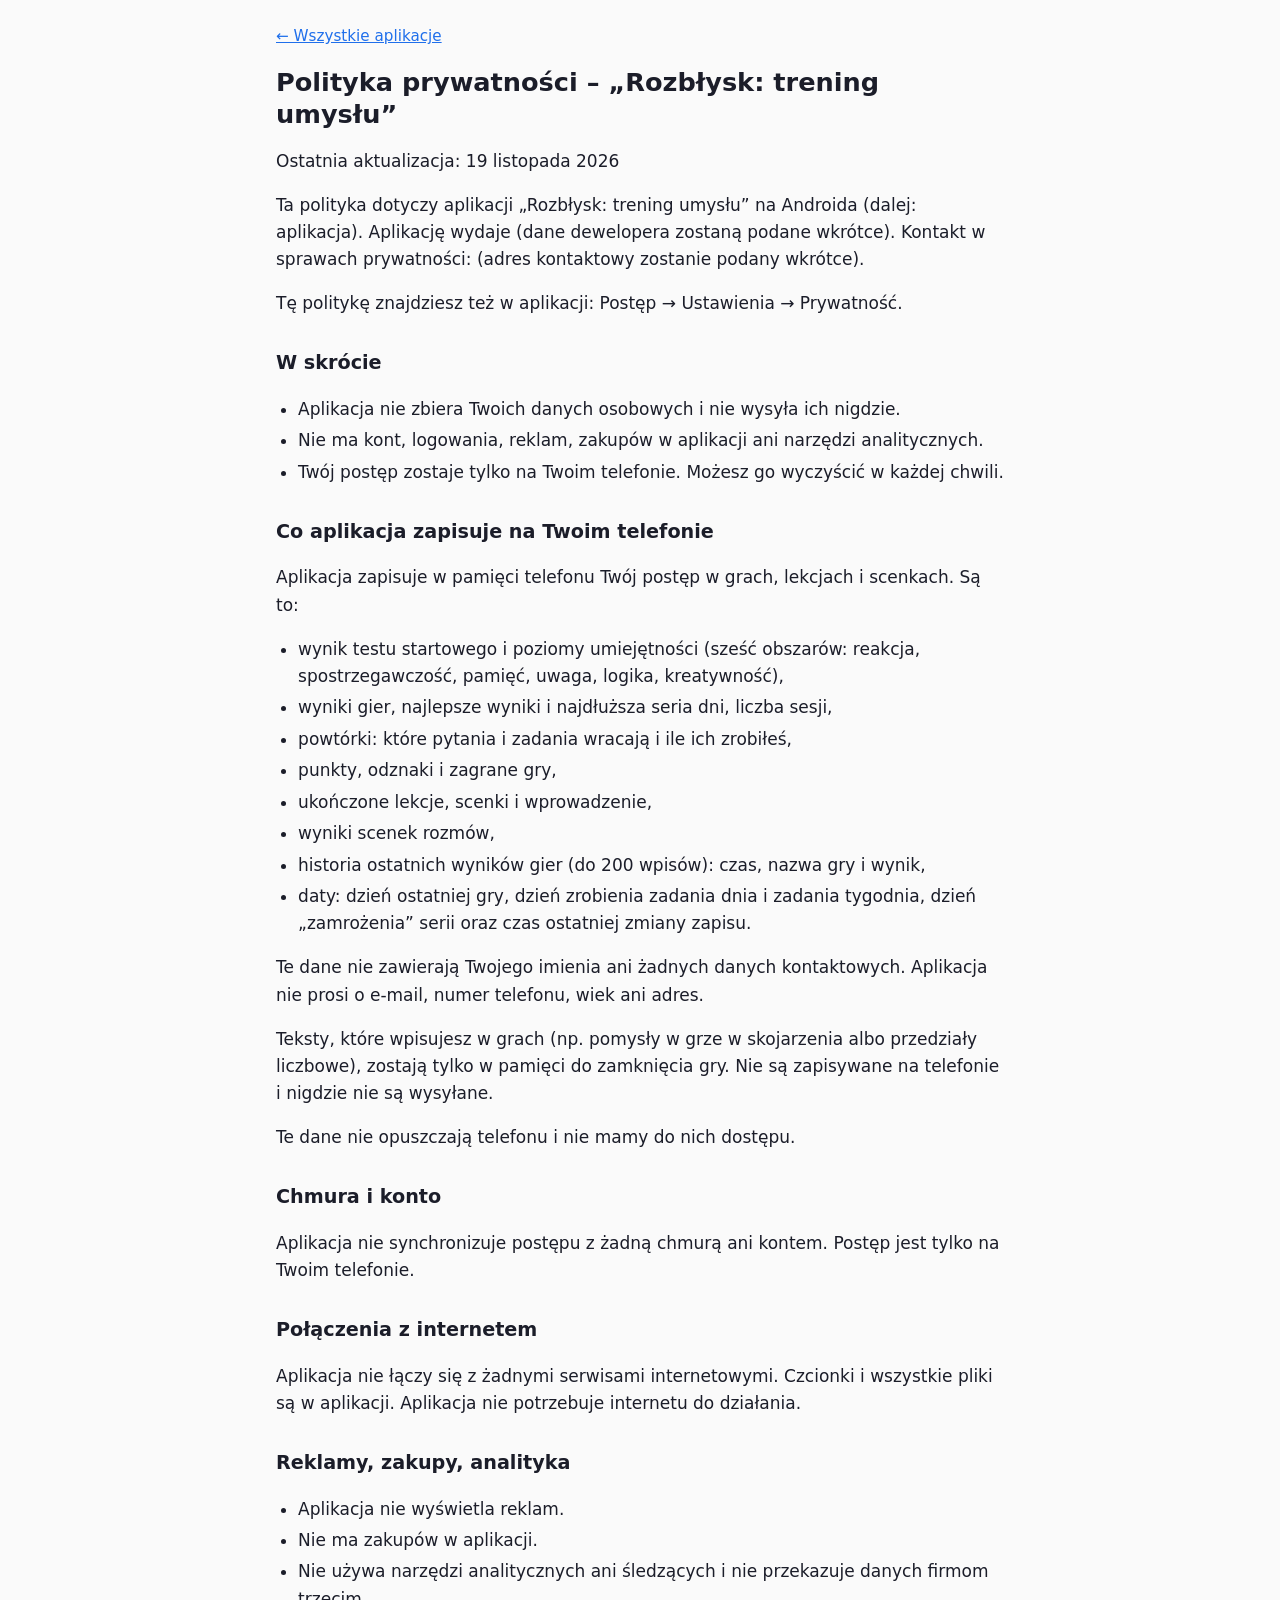
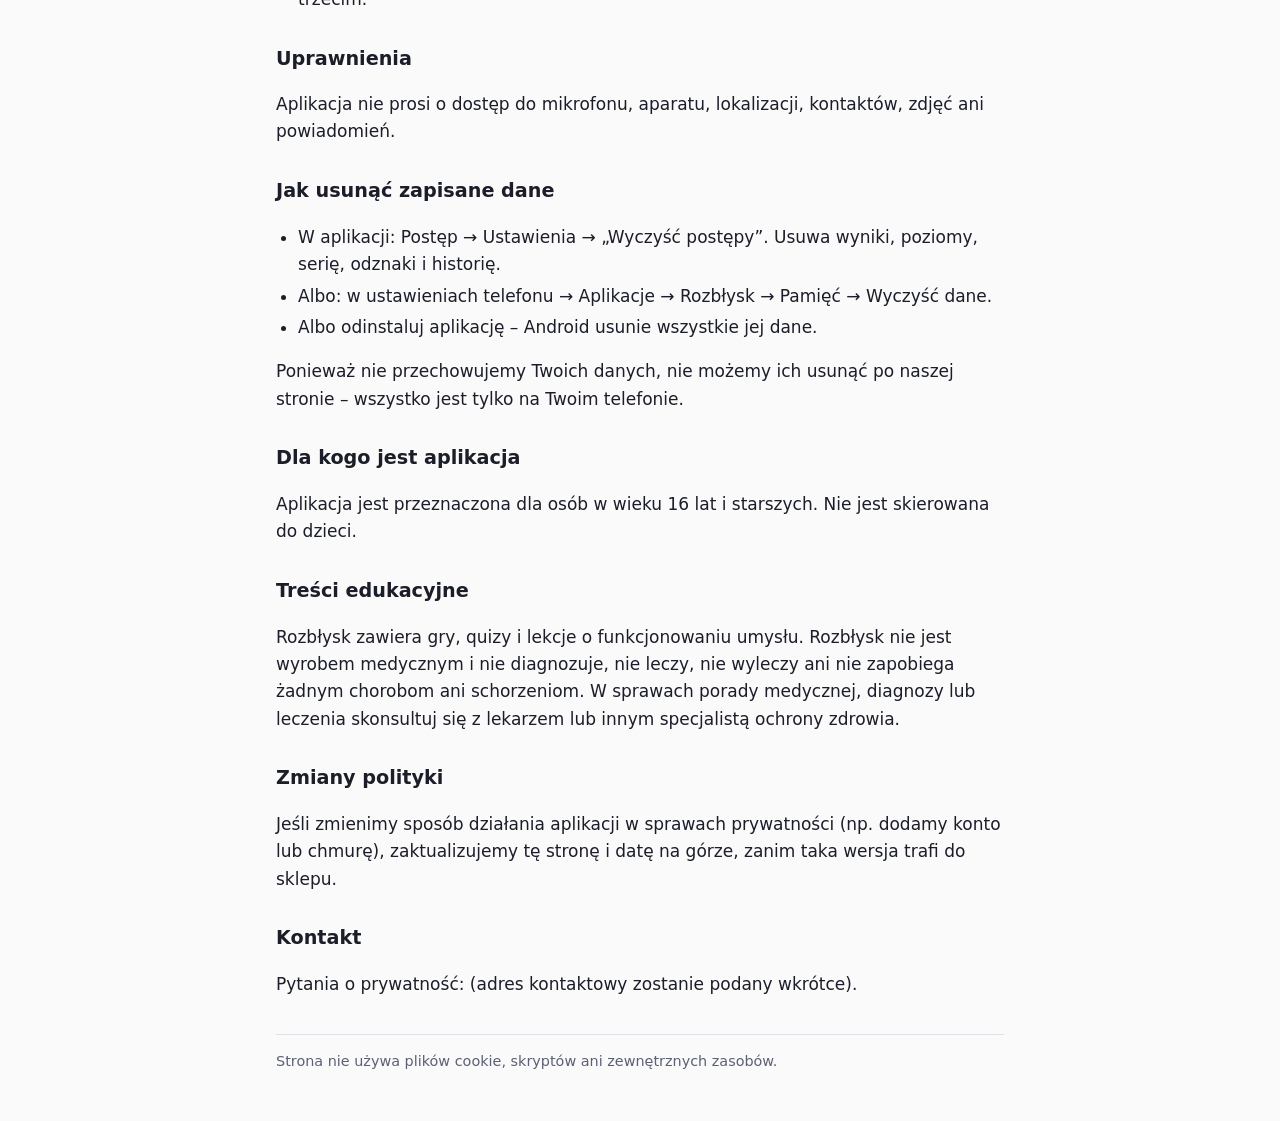
==== rozblysk/index.html @ 30ebf543 "Polityki prywatności aplikacji i test mowy Co-authored-by: OpenBot <335604065+openbotgit[bot]@users." ====
<!doctype html>
<html lang="pl">
<head>
<meta charset="utf-8">
<meta name="viewport" content="width=device-width, initial-scale=1">
<meta http-equiv="Content-Security-Policy" content="default-src 'none'; style-src 'self'; img-src 'self'; base-uri 'none'; form-action 'none'">
<meta name="referrer" content="no-referrer">
<title>Polityka prywatności – Rozbłysk: trening umysłu</title>
<link rel="stylesheet" href="../style.css">
</head>
<body>
<nav><a href="../">← Wszystkie aplikacje</a></nav>
<h1>Polityka prywatności – „Rozbłysk: trening umysłu”</h1>
<p>Ostatnia aktualizacja: 19 listopada 2026</p>
<p>Ta polityka dotyczy aplikacji „Rozbłysk: trening umysłu” na Androida (dalej: aplikacja). Aplikację wydaje (dane dewelopera zostaną podane wkrótce). Kontakt w sprawach prywatności: (adres kontaktowy zostanie podany wkrótce).</p>
<p>Tę politykę znajdziesz też w aplikacji: Postęp → Ustawienia → Prywatność.</p>
<h2>W skrócie</h2>
<ul><li>Aplikacja nie zbiera Twoich danych osobowych i nie wysyła ich nigdzie.</li><li>Nie ma kont, logowania, reklam, zakupów w aplikacji ani narzędzi analitycznych.</li><li>Twój postęp zostaje tylko na Twoim telefonie. Możesz go wyczyścić w każdej chwili.</li></ul>
<h2>Co aplikacja zapisuje na Twoim telefonie</h2>
<p>Aplikacja zapisuje w pamięci telefonu Twój postęp w grach, lekcjach i scenkach. Są to:</p>
<ul><li>wynik testu startowego i poziomy umiejętności (sześć obszarów: reakcja, spostrzegawczość, pamięć, uwaga, logika, kreatywność),</li><li>wyniki gier, najlepsze wyniki i najdłuższa seria dni, liczba sesji,</li><li>powtórki: które pytania i zadania wracają i ile ich zrobiłeś,</li><li>punkty, odznaki i zagrane gry,</li><li>ukończone lekcje, scenki i wprowadzenie,</li><li>wyniki scenek rozmów,</li><li>historia ostatnich wyników gier (do 200 wpisów): czas, nazwa gry i wynik,</li><li>daty: dzień ostatniej gry, dzień zrobienia zadania dnia i zadania tygodnia, dzień „zamrożenia” serii oraz czas ostatniej zmiany zapisu.</li></ul>
<p>Te dane nie zawierają Twojego imienia ani żadnych danych kontaktowych. Aplikacja nie prosi o e-mail, numer telefonu, wiek ani adres.</p>
<p>Teksty, które wpisujesz w grach (np. pomysły w grze w skojarzenia albo przedziały liczbowe), zostają tylko w pamięci do zamknięcia gry. Nie są zapisywane na telefonie i nigdzie nie są wysyłane.</p>
<p>Te dane nie opuszczają telefonu i nie mamy do nich dostępu.</p>
<h2>Chmura i konto</h2>
<p>Aplikacja nie synchronizuje postępu z żadną chmurą ani kontem. Postęp jest tylko na Twoim telefonie.</p>
<h2>Połączenia z internetem</h2>
<p>Aplikacja nie łączy się z żadnymi serwisami internetowymi. Czcionki i wszystkie pliki są w aplikacji. Aplikacja nie potrzebuje internetu do działania.</p>
<h2>Reklamy, zakupy, analityka</h2>
<ul><li>Aplikacja nie wyświetla reklam.</li><li>Nie ma zakupów w aplikacji.</li><li>Nie używa narzędzi analitycznych ani śledzących i nie przekazuje danych firmom trzecim.</li></ul>
<h2>Uprawnienia</h2>
<p>Aplikacja nie prosi o dostęp do mikrofonu, aparatu, lokalizacji, kontaktów, zdjęć ani powiadomień.</p>
<h2>Jak usunąć zapisane dane</h2>
<ul><li>W aplikacji: Postęp → Ustawienia → „Wyczyść postępy”. Usuwa wyniki, poziomy, serię, odznaki i historię.</li><li>Albo: w ustawieniach telefonu → Aplikacje → Rozbłysk → Pamięć → Wyczyść dane.</li><li>Albo odinstaluj aplikację – Android usunie wszystkie jej dane.</li></ul>
<p>Ponieważ nie przechowujemy Twoich danych, nie możemy ich usunąć po naszej stronie – wszystko jest tylko na Twoim telefonie.</p>
<h2>Dla kogo jest aplikacja</h2>
<p>Aplikacja jest przeznaczona dla osób w wieku 16 lat i starszych. Nie jest skierowana do dzieci.</p>
<h2>Treści edukacyjne</h2>
<p>Rozbłysk zawiera gry, quizy i lekcje o funkcjonowaniu umysłu. Rozbłysk nie jest wyrobem medycznym i nie diagnozuje, nie leczy, nie wyleczy ani nie zapobiega żadnym chorobom ani schorzeniom. W sprawach porady medycznej, diagnozy lub leczenia skonsultuj się z lekarzem lub innym specjalistą ochrony zdrowia.</p>
<h2>Zmiany polityki</h2>
<p>Jeśli zmienimy sposób działania aplikacji w sprawach prywatności (np. dodamy konto lub chmurę), zaktualizujemy tę stronę i datę na górze, zanim taka wersja trafi do sklepu.</p>
<h2>Kontakt</h2>
<p>Pytania o prywatność: (adres kontaktowy zostanie podany wkrótce).</p>
<footer>Strona nie używa plików cookie, skryptów ani zewnętrznych zasobów.</footer>
</body>
</html>
---- style.css ----
:root{--bg:#fafafa;--fg:#1b1d29;--mut:#5b6075;--line:#dde1ea;--acc:#1f6feb;--mark:#fff3b0}
*{box-sizing:border-box}
body{margin:0 auto;max-width:760px;padding:24px 16px 48px;font:17px/1.6 system-ui,-apple-system,"Segoe UI",Roboto,sans-serif;background:var(--bg);color:var(--fg)}
h1{font-size:1.6rem;line-height:1.25;margin:.2em 0 .6em}
h2{font-size:1.2rem;margin:1.6em 0 .4em}
a{color:var(--acc)}
ul{padding-left:1.3em}
li{margin:.25em 0}
code{background:#eef0f5;padding:0 .25em;border-radius:4px}
mark{background:var(--mark);padding:0 .2em;border-radius:3px}
.tw{overflow-x:auto}
table{border-collapse:collapse;width:100%;margin:.6em 0}
th,td{border:1px solid var(--line);padding:6px 8px;text-align:left;vertical-align:top}
th{background:#f0f2f7}
nav{font-size:.95rem;margin-bottom:1.2em}
footer{margin-top:2.5em;padding-top:1em;border-top:1px solid var(--line);color:var(--mut);font-size:.9rem}
.apps{list-style:none;padding:0}
.apps li{background:#fff;border:1px solid var(--line);border-radius:10px;padding:12px 14px;margin:10px 0}
.apps small{color:var(--mut);display:block}
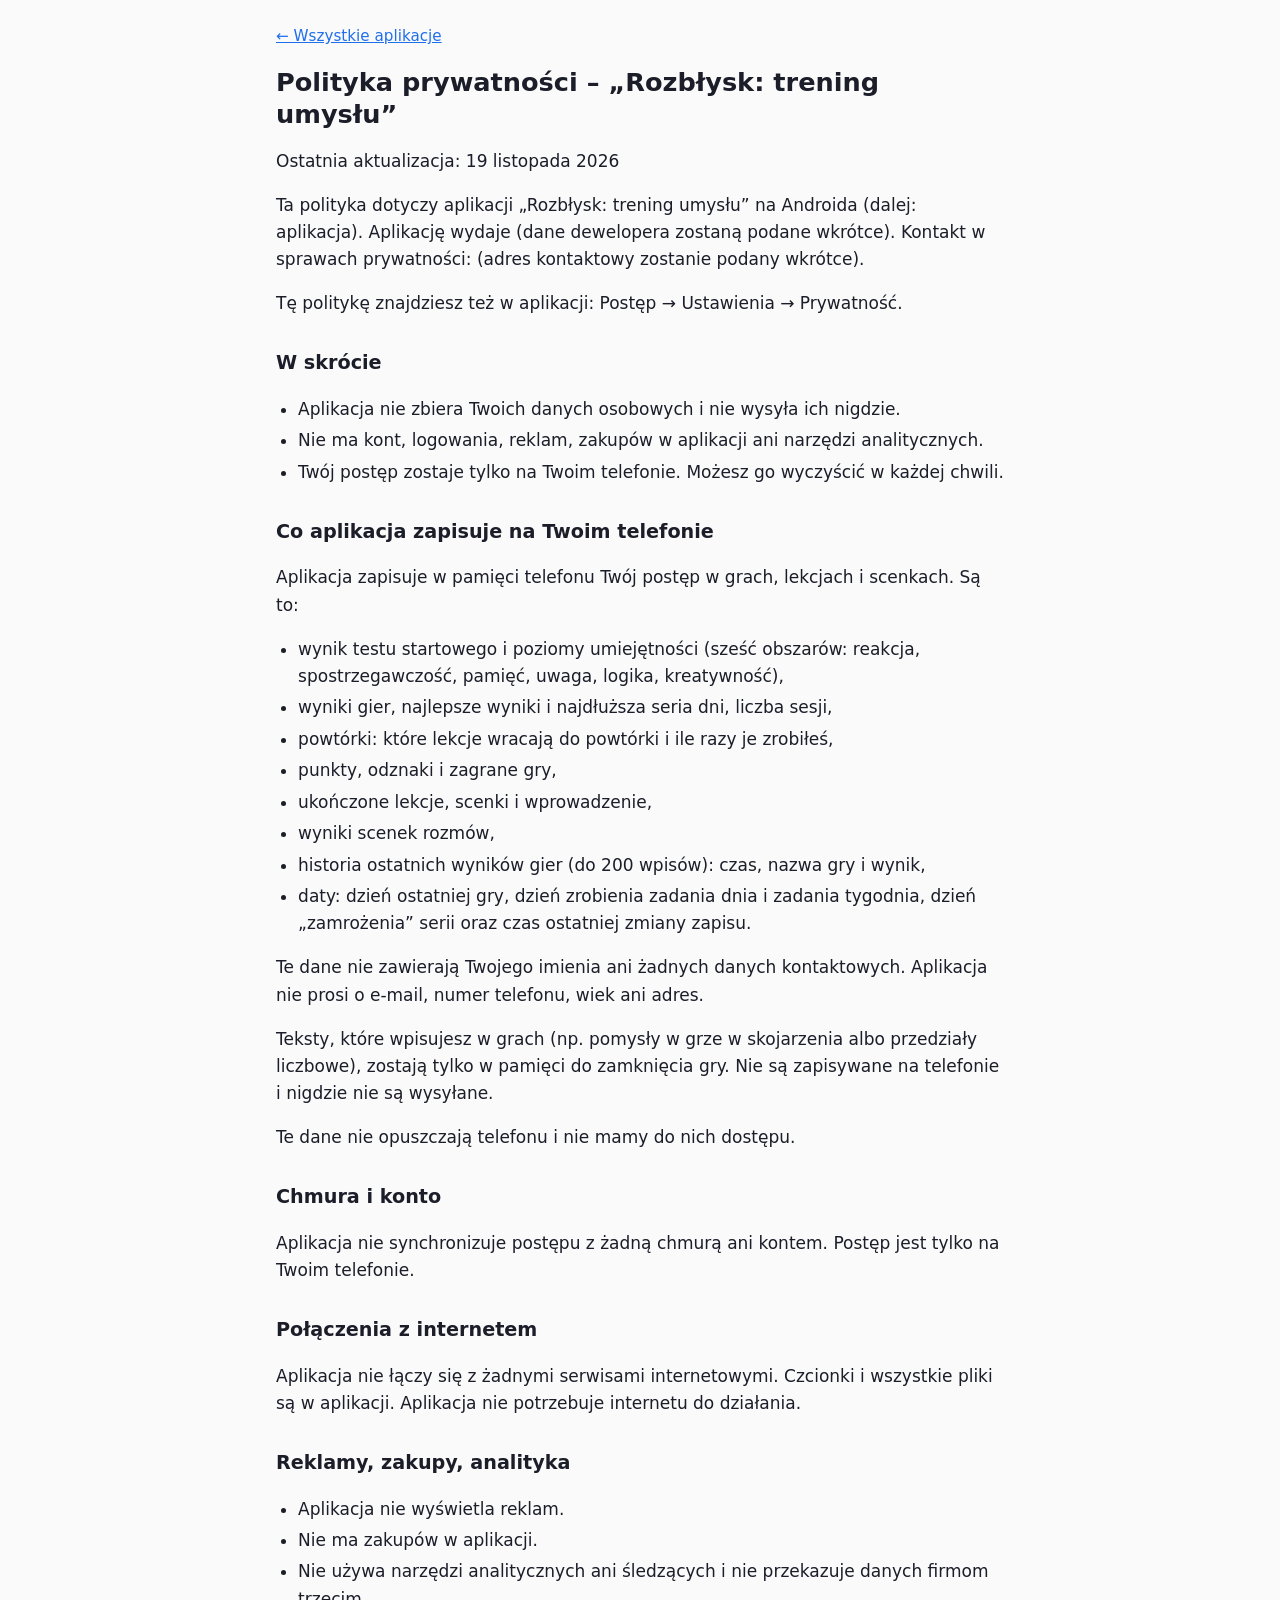
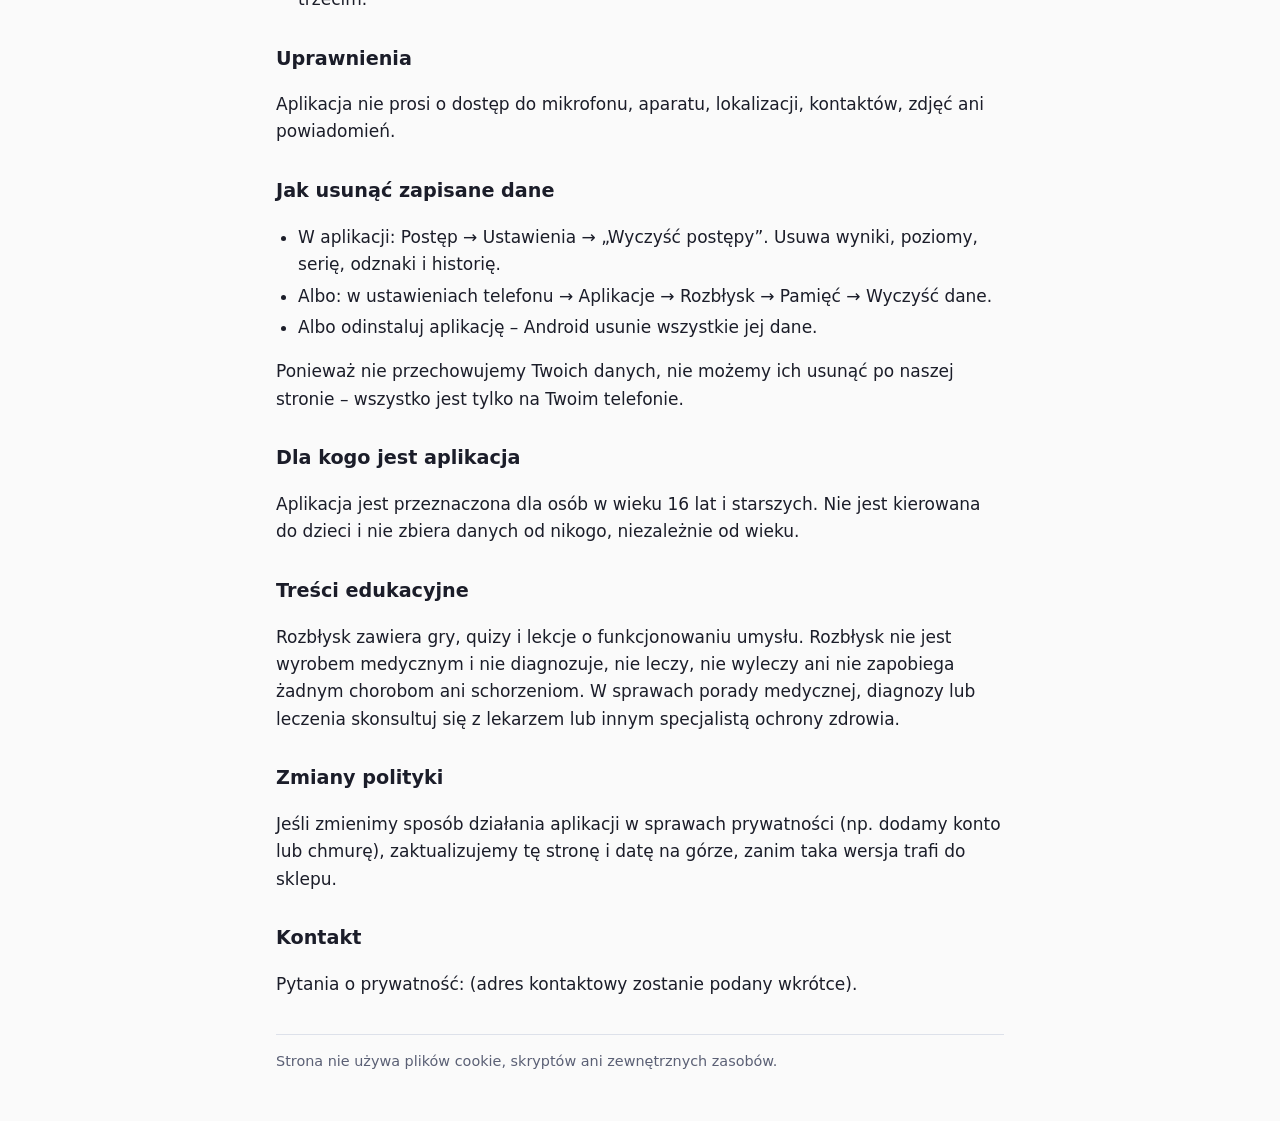
==== commit 22ad1ad0: "Rozbłysk: polityka w wersji 3 (powtórki lekcji, wiek) Co-authored-by: OpenBot <335604065+openbotgit[" ====
--- a/rozblysk/index.html
+++ b/rozblysk/index.html
@@ -18,7 +18,7 @@
 <ul><li>Aplikacja nie zbiera Twoich danych osobowych i nie wysyła ich nigdzie.</li><li>Nie ma kont, logowania, reklam, zakupów w aplikacji ani narzędzi analitycznych.</li><li>Twój postęp zostaje tylko na Twoim telefonie. Możesz go wyczyścić w każdej chwili.</li></ul>
 <h2>Co aplikacja zapisuje na Twoim telefonie</h2>
 <p>Aplikacja zapisuje w pamięci telefonu Twój postęp w grach, lekcjach i scenkach. Są to:</p>
-<ul><li>wynik testu startowego i poziomy umiejętności (sześć obszarów: reakcja, spostrzegawczość, pamięć, uwaga, logika, kreatywność),</li><li>wyniki gier, najlepsze wyniki i najdłuższa seria dni, liczba sesji,</li><li>powtórki: które pytania i zadania wracają i ile ich zrobiłeś,</li><li>punkty, odznaki i zagrane gry,</li><li>ukończone lekcje, scenki i wprowadzenie,</li><li>wyniki scenek rozmów,</li><li>historia ostatnich wyników gier (do 200 wpisów): czas, nazwa gry i wynik,</li><li>daty: dzień ostatniej gry, dzień zrobienia zadania dnia i zadania tygodnia, dzień „zamrożenia” serii oraz czas ostatniej zmiany zapisu.</li></ul>
+<ul><li>wynik testu startowego i poziomy umiejętności (sześć obszarów: reakcja, spostrzegawczość, pamięć, uwaga, logika, kreatywność),</li><li>wyniki gier, najlepsze wyniki i najdłuższa seria dni, liczba sesji,</li><li>powtórki: które lekcje wracają do powtórki i ile razy je zrobiłeś,</li><li>punkty, odznaki i zagrane gry,</li><li>ukończone lekcje, scenki i wprowadzenie,</li><li>wyniki scenek rozmów,</li><li>historia ostatnich wyników gier (do 200 wpisów): czas, nazwa gry i wynik,</li><li>daty: dzień ostatniej gry, dzień zrobienia zadania dnia i zadania tygodnia, dzień „zamrożenia” serii oraz czas ostatniej zmiany zapisu.</li></ul>
 <p>Te dane nie zawierają Twojego imienia ani żadnych danych kontaktowych. Aplikacja nie prosi o e-mail, numer telefonu, wiek ani adres.</p>
 <p>Teksty, które wpisujesz w grach (np. pomysły w grze w skojarzenia albo przedziały liczbowe), zostają tylko w pamięci do zamknięcia gry. Nie są zapisywane na telefonie i nigdzie nie są wysyłane.</p>
 <p>Te dane nie opuszczają telefonu i nie mamy do nich dostępu.</p>
@@ -34,7 +34,7 @@
 <ul><li>W aplikacji: Postęp → Ustawienia → „Wyczyść postępy”. Usuwa wyniki, poziomy, serię, odznaki i historię.</li><li>Albo: w ustawieniach telefonu → Aplikacje → Rozbłysk → Pamięć → Wyczyść dane.</li><li>Albo odinstaluj aplikację – Android usunie wszystkie jej dane.</li></ul>
 <p>Ponieważ nie przechowujemy Twoich danych, nie możemy ich usunąć po naszej stronie – wszystko jest tylko na Twoim telefonie.</p>
 <h2>Dla kogo jest aplikacja</h2>
-<p>Aplikacja jest przeznaczona dla osób w wieku 16 lat i starszych. Nie jest skierowana do dzieci.</p>
+<p>Aplikacja jest przeznaczona dla osób w wieku 16 lat i starszych. Nie jest kierowana do dzieci i nie zbiera danych od nikogo, niezależnie od wieku.</p>
 <h2>Treści edukacyjne</h2>
 <p>Rozbłysk zawiera gry, quizy i lekcje o funkcjonowaniu umysłu. Rozbłysk nie jest wyrobem medycznym i nie diagnozuje, nie leczy, nie wyleczy ani nie zapobiega żadnym chorobom ani schorzeniom. W sprawach porady medycznej, diagnozy lub leczenia skonsultuj się z lekarzem lub innym specjalistą ochrony zdrowia.</p>
 <h2>Zmiany polityki</h2>
